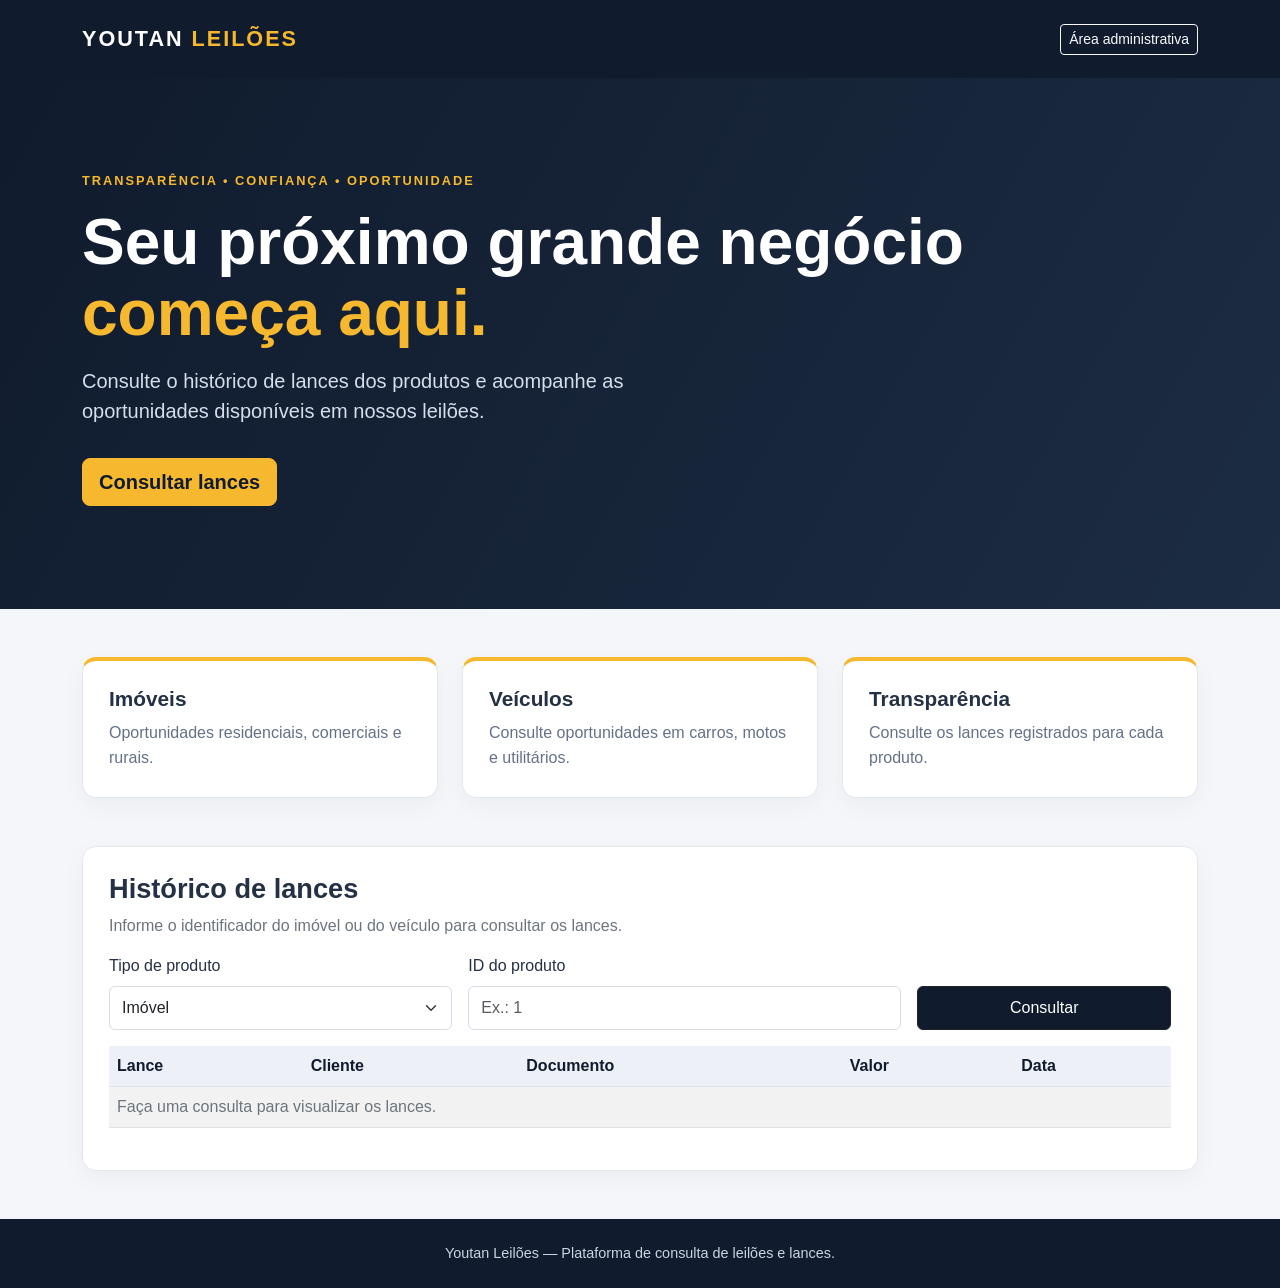
==== frontend/index.html @ e449a5f1 "Finaliza plataforma Youtan Leiloes com Docker e interface web" ====
<!DOCTYPE html>
<html lang="pt-BR">
<head>
    <meta charset="UTF-8">
    <meta name="viewport" content="width=device-width, initial-scale=1.0">
    <title>Youtan Leilões | Plataforma de Leilões</title>

    <link href="https://cdn.jsdelivr.net/npm/bootstrap@5.3.3/dist/css/bootstrap.min.css" rel="stylesheet">
    <link rel="stylesheet" href="style.css">
</head>
<body>
    <nav class="navbar navbar-expand-lg navbar-dark">
        <div class="container">
            <a class="navbar-brand fw-bold" href="#">YOUTAN <span>LEILÕES</span></a>
            <a class="btn btn-outline-light btn-sm" href="/admin/">Área administrativa</a>
        </div>
    </nav>

    <header class="hero">
        <div class="container py-5">
            <p class="eyebrow">TRANSPARÊNCIA • CONFIANÇA • OPORTUNIDADE</p>
            <h1>Seu próximo grande negócio<br><span>começa aqui.</span></h1>
            <p class="lead mt-3">
                Consulte o histórico de lances dos produtos e acompanhe
                as oportunidades disponíveis em nossos leilões.
            </p>
            <a href="#historico" class="btn btn-warning btn-lg mt-3">Consultar lances</a>
        </div>
    </header>

    <main class="container my-5">
        <section class="row g-4 mb-5">
            <div class="col-md-4">
                <article class="feature-card h-100">
                    <h2>Imóveis</h2>
                    <p>Oportunidades residenciais, comerciais e rurais.</p>
                </article>
            </div>
            <div class="col-md-4">
                <article class="feature-card h-100">
                    <h2>Veículos</h2>
                    <p>Consulte oportunidades em carros, motos e utilitários.</p>
                </article>
            </div>
            <div class="col-md-4">
                <article class="feature-card h-100">
                    <h2>Transparência</h2>
                    <p>Consulte os lances registrados para cada produto.</p>
                </article>
            </div>
        </section>

        <section id="historico" class="history-card">
            <h2>Histórico de lances</h2>
            <p class="text-secondary">
                Informe o identificador do imóvel ou do veículo para consultar os lances.
            </p>

            <form id="formHistorico" class="row g-3">
                <div class="col-md-4">
                    <label for="tipoProduto" class="form-label">Tipo de produto</label>
                    <select id="tipoProduto" class="form-select" required>
                        <option value="imovel_id">Imóvel</option>
                        <option value="veiculo_id">Veículo</option>
                    </select>
                </div>
                <div class="col-md-5">
                    <label for="produtoId" class="form-label">ID do produto</label>
                    <input id="produtoId" class="form-control" type="number" min="1"
                           placeholder="Ex.: 1" required>
                </div>
                <div class="col-md-3 d-flex align-items-end">
                    <button class="btn btn-dark w-100" type="submit">Consultar</button>
                </div>
            </form>

            <div id="mensagem" class="mt-3" role="status"></div>
            <div class="table-responsive mt-3">
                <table class="table table-striped align-middle">
                    <thead>
                        <tr>
                            <th>Lance</th>
                            <th>Cliente</th>
                            <th>Documento</th>
                            <th>Valor</th>
                            <th>Data</th>
                        </tr>
                    </thead>
                    <tbody id="resultadoLances">
                        <tr>
                            <td colspan="5" class="text-secondary">
                                Faça uma consulta para visualizar os lances.
                            </td>
                        </tr>
                    </tbody>
                </table>
            </div>
        </section>
    </main>

    <footer class="text-center py-4">
        <p class="mb-0">Youtan Leilões — Plataforma de consulta de leilões e lances.</p>
    </footer>

    <script src="https://code.jquery.com/jquery-3.7.1.min.js"></script>
    <script src="script.js"></script>
</body>
</html>
---- frontend/style.css ----
:root {
    --navy: #101b2d;
    --navy-light: #1c2c43;
    --gold: #f5b82e;
    --background: #f4f6f9;
    --text: #243044;
}

* {
    box-sizing: border-box;
}

body {
    margin: 0;
    background: var(--background);
    color: var(--text);
    font-family: Arial, Helvetica, sans-serif;
}

.navbar {
    background: var(--navy);
    padding: 18px 0;
}

.navbar-brand {
    letter-spacing: 2px;
    font-size: 1.35rem;
}

.navbar-brand span {
    color: var(--gold);
}

.hero {
    color: #fff;
    background: linear-gradient(120deg, var(--navy), var(--navy-light));
    padding: 45px 0 55px;
}

.eyebrow {
    color: var(--gold);
    font-size: 0.8rem;
    font-weight: 700;
    letter-spacing: 2px;
}

.hero h1 {
    font-size: clamp(2.2rem, 5vw, 4rem);
    font-weight: 800;
    line-height: 1.12;
}

.hero h1 span {
    color: var(--gold);
}

.hero .lead {
    max-width: 650px;
    color: #d5deea;
}

.btn-warning {
    background: var(--gold);
    border-color: var(--gold);
    color: var(--navy);
    font-weight: 700;
}

.btn-warning:hover {
    background: #e4a91e;
    border-color: #e4a91e;
    color: var(--navy);
}

.feature-card,
.history-card {
    background: #fff;
    border: 1px solid #e2e7ef;
    border-radius: 14px;
    padding: 26px;
    box-shadow: 0 8px 24px rgba(16, 27, 45, 0.04);
}

.feature-card {
    border-top: 4px solid var(--gold);
}

.feature-card h2 {
    font-size: 1.3rem;
    font-weight: 700;
}

.feature-card p {
    margin-bottom: 0;
    color: #647187;
    line-height: 1.6;
}

.history-card h2 {
    font-size: 1.7rem;
    font-weight: 750;
}

.form-control,
.form-select {
    min-height: 44px;
    border-color: #d7deea;
}

.btn-dark {
    min-height: 44px;
    background: var(--navy);
}

.table thead th {
    background: #edf1f7;
    color: var(--navy);
    white-space: nowrap;
}

footer {
    background: var(--navy);
    color: #cbd4e1;
    font-size: 0.9rem;
}

@media (max-width: 576px) {
    .hero {
        padding: 30px 0 40px;
    }

    .feature-card,
    .history-card {
        padding: 20px;
    }
}
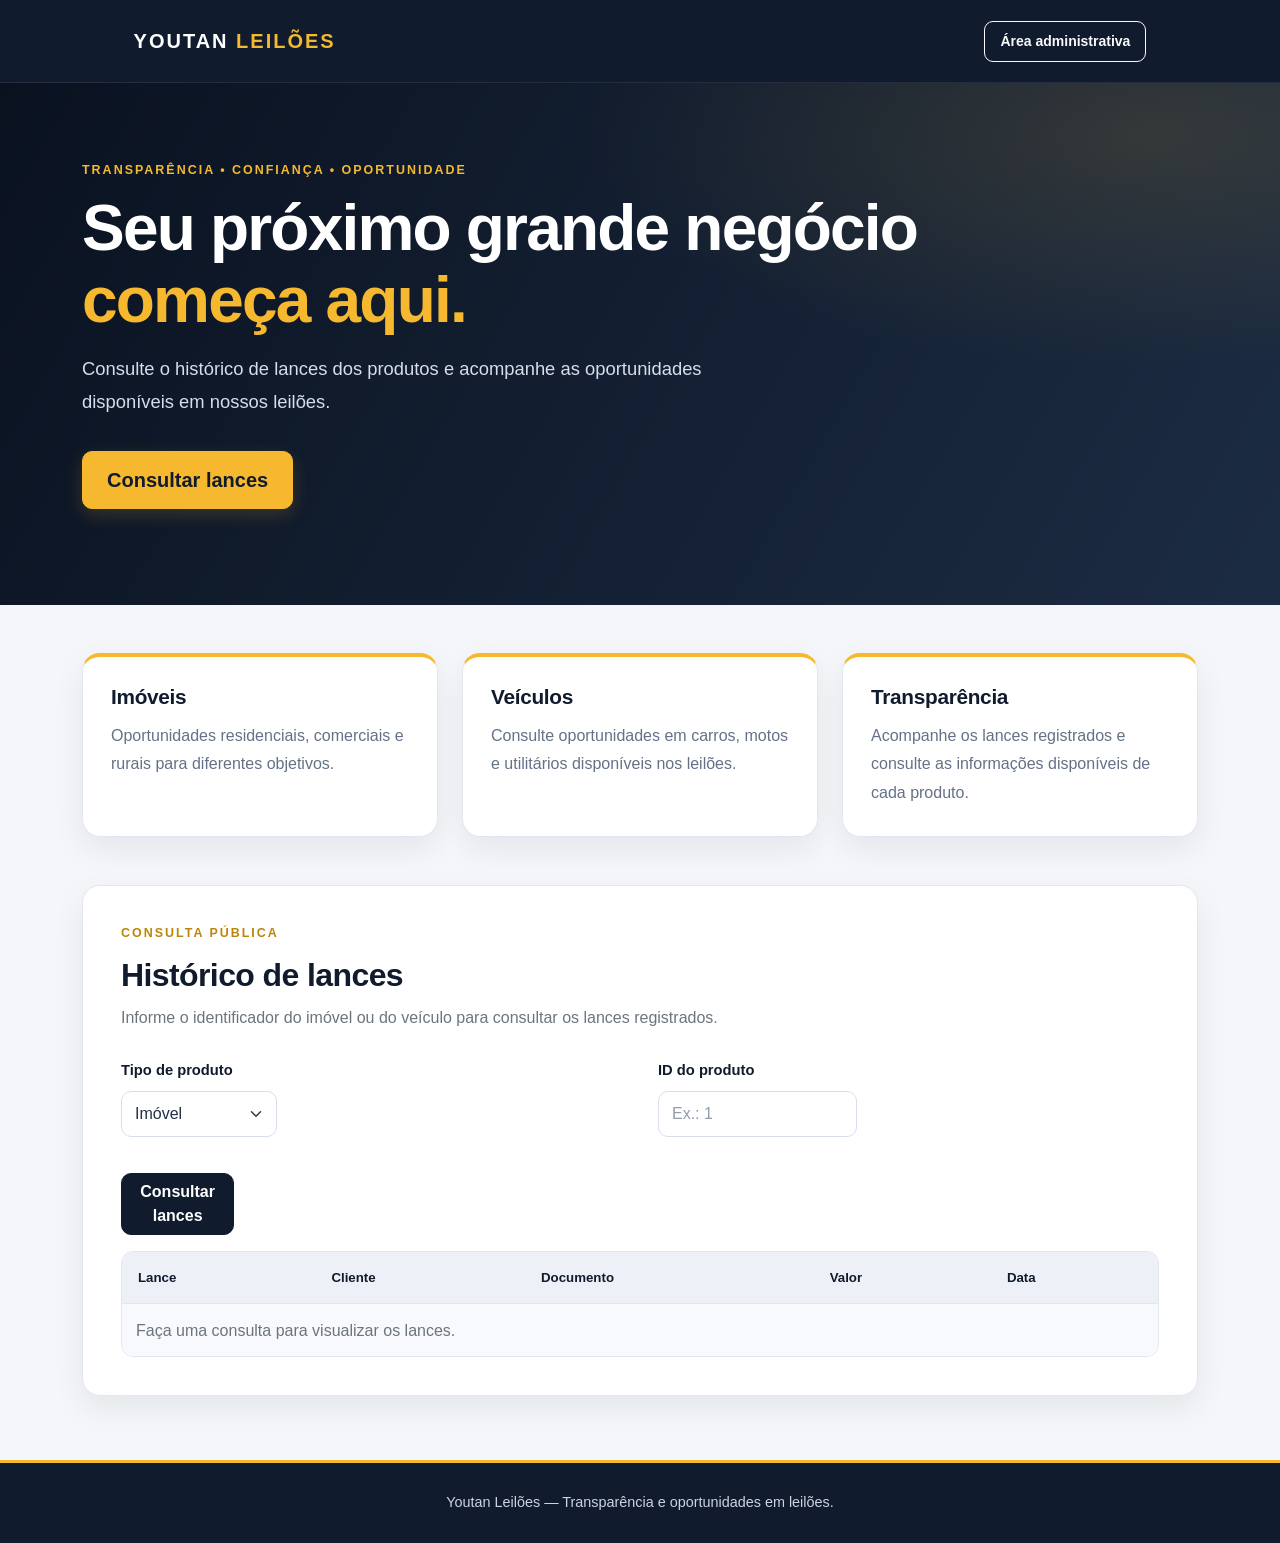
==== commit 01996a12: "feat: implementa leiloes, lances e historico" ====
--- a/frontend/index.html
+++ b/frontend/index.html
@@ -4,87 +4,138 @@
 <head>
     <meta charset="UTF-8">
     <meta name="viewport" content="width=device-width, initial-scale=1.0">
-    <title>Youtan Leilões | Plataforma de Leilões</title>
+    <meta name="theme-color" content="#101b2d">
+    <meta name="description" content="Consulte o histórico de lances e acompanhe oportunidades em leilões de imóveis e veículos na Youtan Leilões.">
 
+    <title>Youtan Leilões | Transparência e Oportunidades</title>
+
+    <link rel="preconnect" href="https://cdn.jsdelivr.net">
     <link href="https://cdn.jsdelivr.net/npm/bootstrap@5.3.3/dist/css/bootstrap.min.css" rel="stylesheet">
     <link rel="stylesheet" href="style.css">
 </head>
 <body>
     <nav class="navbar navbar-expand-lg navbar-dark">
         <div class="container">
-            <a class="navbar-brand fw-bold" href="#">YOUTAN <span>LEILÕES</span></a>
-            <a class="btn btn-outline-light btn-sm" href="/admin/">Área administrativa</a>
+            <a class="navbar-brand fw-bold" href="#" aria-label="Youtan Leilões - Página inicial">
+                YOUTAN <span>LEILÕES</span>
+            </a>
+            <a class="btn btn-outline-light btn-sm" href="/admin/">
+                Área administrativa
+            </a>
         </div>
     </nav>
 
     <header class="hero">
         <div class="container py-5">
             <p class="eyebrow">TRANSPARÊNCIA • CONFIANÇA • OPORTUNIDADE</p>
-            <h1>Seu próximo grande negócio<br><span>começa aqui.</span></h1>
+
+            <h1>
+                Seu próximo grande negócio
+                <br>
+                <span>começa aqui.</span>
+            </h1>
+
             <p class="lead mt-3">
                 Consulte o histórico de lances dos produtos e acompanhe
                 as oportunidades disponíveis em nossos leilões.
             </p>
-            <a href="#historico" class="btn btn-warning btn-lg mt-3">Consultar lances</a>
+
+            <a href="#historico" class="btn btn-warning btn-lg mt-3">
+                Consultar lances
+            </a>
         </div>
     </header>
 
     <main class="container my-5">
-        <section class="row g-4 mb-5">
+        <section class="row g-4 mb-5" aria-label="Nossos diferenciais">
             <div class="col-md-4">
                 <article class="feature-card h-100">
                     <h2>Imóveis</h2>
-                    <p>Oportunidades residenciais, comerciais e rurais.</p>
+                    <p>
+                        Oportunidades residenciais, comerciais e rurais
+                        para diferentes objetivos.
+                    </p>
                 </article>
             </div>
+
             <div class="col-md-4">
                 <article class="feature-card h-100">
                     <h2>Veículos</h2>
-                    <p>Consulte oportunidades em carros, motos e utilitários.</p>
+                    <p>
+                        Consulte oportunidades em carros, motos e
+                        utilitários disponíveis nos leilões.
+                    </p>
                 </article>
             </div>
+
             <div class="col-md-4">
                 <article class="feature-card h-100">
                     <h2>Transparência</h2>
-                    <p>Consulte os lances registrados para cada produto.</p>
+                    <p>
+                        Acompanhe os lances registrados e consulte
+                        as informações disponíveis de cada produto.
+                    </p>
                 </article>
             </div>
         </section>
 
-        <section id="historico" class="history-card">
-            <h2>Histórico de lances</h2>
-            <p class="text-secondary">
-                Informe o identificador do imóvel ou do veículo para consultar os lances.
-            </p>
+        <section id="historico" class="history-card" aria-labelledby="tituloHistorico">
+            <div class="mb-4">
+                <p class="eyebrow">CONSULTA PÚBLICA</p>
+                <h2 id="tituloHistorico">Histórico de lances</h2>
+                <p class="text-secondary mb-0">
+                    Informe o identificador do imóvel ou do veículo
+                    para consultar os lances registrados.
+                </p>
+            </div>
 
             <form id="formHistorico" class="row g-3">
                 <div class="col-md-4">
-                    <label for="tipoProduto" class="form-label">Tipo de produto</label>
+                    <label for="tipoProduto" class="form-label">
+                        Tipo de produto
+                    </label>
                     <select id="tipoProduto" class="form-select" required>
                         <option value="imovel_id">Imóvel</option>
                         <option value="veiculo_id">Veículo</option>
                     </select>
                 </div>
+
                 <div class="col-md-5">
-                    <label for="produtoId" class="form-label">ID do produto</label>
-                    <input id="produtoId" class="form-control" type="number" min="1"
-                           placeholder="Ex.: 1" required>
+                    <label for="produtoId" class="form-label">
+                        ID do produto
+                    </label>
+                    <input
+                        id="produtoId"
+                        class="form-control"
+                        type="number"
+                        min="1"
+                        step="1"
+                        placeholder="Ex.: 1"
+                        required
+                    >
                 </div>
+
                 <div class="col-md-3 d-flex align-items-end">
-                    <button class="btn btn-dark w-100" type="submit">Consultar</button>
+                    <button class="btn btn-dark w-100" type="submit">
+                        Consultar lances
+                    </button>
                 </div>
             </form>
 
-            <div id="mensagem" class="mt-3" role="status"></div>
+            <div id="mensagem" class="mt-3" role="status" aria-live="polite"></div>
+
             <div class="table-responsive mt-3">
                 <table class="table table-striped align-middle">
+                    <caption class="visually-hidden">
+                        Histórico de lances do produto consultado
+                    </caption>
                     <thead>
                         <tr>
-                            <th>Lance</th>
-                            <th>Cliente</th>
-                            <th>Documento</th>
-                            <th>Valor</th>
-                            <th>Data</th>
+                            <th scope="col">Lance</th>
+                            <th scope="col">Cliente</th>
+                            <th scope="col">Documento</th>
+                            <th scope="col">Valor</th>
+                            <th scope="col">Data</th>
                         </tr>
                     </thead>
                     <tbody id="resultadoLances">
@@ -100,7 +151,11 @@
     </main>
 
     <footer class="text-center py-4">
-        <p class="mb-0">Youtan Leilões — Plataforma de consulta de leilões e lances.</p>
+        <div class="container">
+            <p class="mb-0">
+                Youtan Leilões — Transparência e oportunidades em leilões.
+            </p>
+        </div>
     </footer>
 
     <script src="https://code.jquery.com/jquery-3.7.1.min.js"></script>
--- a/frontend/style.css
+++ b/frontend/style.css
@@ -2,53 +2,106 @@
 :root {
     --navy: #101b2d;
     --navy-light: #1c2c43;
+    --navy-deep: #0a1220;
     --gold: #f5b82e;
+    --gold-hover: #e4a91e;
     --background: #f4f6f9;
+    --surface: #ffffff;
     --text: #243044;
+    --muted: #647187;
+    --border: #e2e7ef;
+    --radius: 18px;
+    --shadow: 0 12px 32px rgba(16, 27, 45, 0.07);
 }
 
 * {
     box-sizing: border-box;
+}
+
+html {
+    scroll-behavior: smooth;
+    scroll-padding-top: 24px;
 }
 
 body {
     margin: 0;
     background: var(--background);
     color: var(--text);
-    font-family: Arial, Helvetica, sans-serif;
-}
+    font-family: Inter, "Segoe UI", Arial, Helvetica, sans-serif;
+    line-height: 1.6;
+    -webkit-font-smoothing: antialiased;
+}
+
+::selection {
+    background: var(--gold);
+    color: var(--navy);
+}
+
+/* Navegação */
 
 .navbar {
     background: var(--navy);
     padding: 18px 0;
+    border-bottom: 1px solid rgba(255, 255, 255, 0.08);
 }
 
 .navbar-brand {
     letter-spacing: 2px;
-    font-size: 1.35rem;
+    font-size: 1.25rem;
+    color: #fff;
 }
 
 .navbar-brand span {
     color: var(--gold);
 }
 
+.navbar .btn-outline-light {
+    border-radius: 9px;
+    padding: 9px 15px;
+    transition: background-color 0.2s ease, color 0.2s ease;
+}
+
+.navbar .btn-outline-light:hover {
+    background: #fff;
+    color: var(--navy);
+}
+
+/* Apresentação principal */
+
 .hero {
+    position: relative;
+    overflow: hidden;
     color: #fff;
-    background: linear-gradient(120deg, var(--navy), var(--navy-light));
-    padding: 45px 0 55px;
+    background:
+        radial-gradient(ellipse at 90% 10%, rgba(245, 184, 46, 0.13), transparent 35%),
+        linear-gradient(120deg, var(--navy-deep), var(--navy-light));
+    padding: 30px 0 48px;
+}
+
+.hero .container {
+    position: relative;
+    z-index: 1;
 }
 
 .eyebrow {
+    color: #bd850b;
+    font-size: 0.78rem;
+    font-weight: 800;
+    letter-spacing: 2px;
+    margin-bottom: 12px;
+}
+
+.hero .eyebrow {
     color: var(--gold);
-    font-size: 0.8rem;
-    font-weight: 700;
-    letter-spacing: 2px;
 }
 
 .hero h1 {
-    font-size: clamp(2.2rem, 5vw, 4rem);
+    max-width: 900px;
+    font-size: clamp(2.2rem, 5vw, 4.3rem);
     font-weight: 800;
+    letter-spacing: -1.8px;
     line-height: 1.12;
+    margin-bottom: 0;
 }
 
 .hero h1 span {
@@ -58,80 +111,580 @@
 .hero .lead {
     max-width: 650px;
     color: #d5deea;
+    font-size: clamp(1rem, 2vw, 1.15rem);
+    line-height: 1.8;
+}
+
+/* Botões */
+
+.btn {
+    font-weight: 700;
+    border-radius: 10px;
+    transition: transform 0.2s ease, box-shadow 0.2s ease,
+        background-color 0.2s ease;
+}
+
+.btn:hover {
+    transform: translateY(-1px);
 }
 
 .btn-warning {
     background: var(--gold);
     border-color: var(--gold);
     color: var(--navy);
-    font-weight: 700;
+    box-shadow: 0 6px 18px rgba(245, 184, 46, 0.18);
 }
 
 .btn-warning:hover {
-    background: #e4a91e;
-    border-color: #e4a91e;
-    color: var(--navy);
-}
+    background: var(--gold-hover);
+    border-color: var(--gold-hover);
+    color: var(--navy);
+    box-shadow: 0 8px 22px rgba(245, 184, 46, 0.25);
+}
+
+.hero .btn {
+    padding: 13px 24px;
+}
+
+.btn-dark {
+    min-height: 46px;
+    background: var(--navy);
+    border-color: var(--navy);
+}
+
+.btn-dark:hover {
+    background: var(--navy-light);
+    border-color: var(--navy-light);
+}
+
+/* Cartões de diferenciais */
 
 .feature-card,
 .history-card {
-    background: #fff;
-    border: 1px solid #e2e7ef;
-    border-radius: 14px;
-    padding: 26px;
-    box-shadow: 0 8px 24px rgba(16, 27, 45, 0.04);
+    background: var(--surface);
+    border: 1px solid var(--border);
+    border-radius: var(--radius);
+    padding: 28px;
+    box-shadow: var(--shadow);
 }
 
 .feature-card {
+    position: relative;
+    overflow: hidden;
     border-top: 4px solid var(--gold);
+    transition: transform 0.25s ease, box-shadow 0.25s ease;
+}
+
+.feature-card:hover {
+    transform: translateY(-4px);
+    box-shadow: 0 18px 38px rgba(16, 27, 45, 0.1);
 }
 
 .feature-card h2 {
     font-size: 1.3rem;
-    font-weight: 700;
+    font-weight: 750;
+    letter-spacing: -0.3px;
+    margin-bottom: 12px;
+    color: var(--navy);
 }
 
 .feature-card p {
     margin-bottom: 0;
-    color: #647187;
-    line-height: 1.6;
+    color: var(--muted);
+    line-height: 1.8;
+}
+
+/* Histórico de lances */
+
+.history-card {
+    padding: clamp(22px, 4vw, 38px);
 }
 
 .history-card h2 {
-    font-size: 1.7rem;
-    font-weight: 750;
+    color: var(--navy);
+    font-size: clamp(1.5rem, 3vw, 2rem);
+    font-weight: 800;
+    letter-spacing: -0.6px;
+    margin-bottom: 10px;
+}
+
+.history-card > div:first-child > p.text-secondary {
+    line-height: 1.8;
+}
+
+.form-label {
+    color: var(--navy);
+    font-size: 0.92rem;
+    font-weight: 700;
+    margin-bottom: 8px;
 }
 
 .form-control,
 .form-select {
-    min-height: 44px;
-    border-color: #d7deea;
-}
-
-.btn-dark {
-    min-height: 44px;
-    background: var(--navy);
+    min-height: 46px;
+    color: var(--text);
+    background-color: #fff;
+    border: 1px solid #d7deea;
+    border-radius: 10px;
+    padding: 10px 13px;
+}
+
+.form-control::placeholder {
+    color: #929daf;
+}
+
+.form-control:focus,
+.form-select:focus {
+    border-color: var(--gold);
+    box-shadow: 0 0 0 0.22rem rgba(245, 184, 46, 0.18);
+}
+
+#mensagem {
+    overflow-wrap: anywhere;
+}
+
+/* Tabela */
+
+.table-responsive {
+    border: 1px solid var(--border);
+    border-radius: 12px;
+    background: #fff;
+}
+
+.table {
+    margin-bottom: 0;
+    --bs-table-bg: transparent;
+    --bs-table-striped-bg: #f8f9fc;
+    --bs-table-hover-bg: #fff9e9;
 }
 
 .table thead th {
     background: #edf1f7;
     color: var(--navy);
+    font-size: 0.83rem;
+    font-weight: 800;
     white-space: nowrap;
-}
+    padding: 15px 16px;
+    border-bottom: 1px solid var(--border);
+}
+
+.table tbody td {
+    padding: 14px 16px;
+    color: var(--text);
+    border-color: #edf0f5;
+}
+
+.table tbody tr:last-child td {
+    border-bottom: 0;
+}
+
+/* Rodapé */
 
 footer {
+    margin-top: 64px;
     background: var(--navy);
     color: #cbd4e1;
     font-size: 0.9rem;
+    border-top: 3px solid var(--gold);
+}
+
+footer .container {
+    padding-top: 4px;
+    padding-bottom: 4px;
+}
+
+/* Acessibilidade */
+
+a:focus-visible,
+button:focus-visible {
+    outline: 3px solid var(--gold);
+    outline-offset: 3px;
+}
+
+/* Responsividade */
+
+@media (max-width: 767px) {
+    .hero {
+        padding: 12px 0 28px;
+    }
+
+    .hero h1 {
+        letter-spacing: -1px;
+    }
+
+    .feature-card {
+        padding: 23px;
+    }
+
+    .history-card {
+        padding: 22px 18px;
+    }
+
+    .table thead th,
+    .table tbody td {
+        padding: 12px;
+    }
+
+    footer {
+        margin-top: 42px;
+    }
 }
 
 @media (max-width: 576px) {
-    .hero {
-        padding: 30px 0 40px;
-    }
-
-    .feature-card,
-    .history-card {
-        padding: 20px;
-    }
-}
+    .navbar {
+        padding: 14px 0;
+    }
+
+    .navbar-brand {
+        font-size: 1.05rem;
+        letter-spacing: 1px;
+    }
+
+    .navbar .btn-outline-light {
+        font-size: 0.75rem;
+        padding: 8px 10px;
+    }
+
+    .hero h1 {
+        font-size: 2.15rem;
+    }
+
+    .hero .lead {
+        font-size: 1rem;
+    }
+
+    .hero .btn {
+        width: 100%;
+    }
+}
+
+@media (prefers-reduced-motion: reduce) {
+    *,
+    *::before,
+    *::after {
+        scroll-behavior: auto !important;
+        transition-duration: 0.01ms !important;
+        animation-duration: 0.01ms !important;
+    }
+}
+
+
+/* ===== Navegação das páginas ===== */
+
+.navbar {
+    display: flex;
+    align-items: center;
+    justify-content: space-between;
+    gap: 24px;
+    padding: 20px max(5%, calc((100% - 1200px) / 2));
+}
+
+.logo {
+    color: #fff;
+    text-decoration: none;
+    font-size: clamp(1.5rem, 3vw, 2rem);
+    font-weight: 900;
+    letter-spacing: 2px;
+    white-space: nowrap;
+}
+
+.logo span {
+    color: var(--gold);
+}
+
+.nav-links {
+    display: flex;
+    align-items: center;
+    flex-wrap: wrap;
+    gap: 22px;
+}
+
+.nav-links a {
+    color: #fff;
+    text-decoration: none;
+    font-weight: 600;
+    transition: color 0.2s ease;
+}
+
+.nav-links a:hover,
+.nav-links a[aria-current="page"] {
+    color: var(--gold);
+}
+
+/* ===== Conteúdo geral ===== */
+
+.container {
+    width: min(1200px, 90%);
+    margin-inline: auto;
+}
+
+.page-heading {
+    padding: 56px 0 28px;
+}
+
+.page-heading h1 {
+    color: var(--navy);
+    font-size: clamp(2rem, 4vw, 3rem);
+    font-weight: 850;
+    line-height: 1.2;
+    margin: 0 0 14px;
+}
+
+.page-heading > p:last-child {
+    color: var(--muted);
+    max-width: 700px;
+}
+
+/* ===== Lista de leilões ===== */
+
+#listaLeiloes {
+    display: grid;
+    gap: 30px;
+    margin: 24px 0 48px;
+}
+
+.leilao-card,
+.historico-section {
+    min-width: 0;
+    background: var(--surface);
+    border: 1px solid var(--border);
+    border-radius: var(--radius);
+    padding: clamp(20px, 4vw, 36px);
+    box-shadow: var(--shadow);
+}
+
+.leilao-card {
+    border-top: 4px solid var(--gold);
+}
+
+.leilao-cabecalho h2 {
+    color: var(--navy);
+    font-size: clamp(1.4rem, 3vw, 2rem);
+    margin: 0 0 10px;
+}
+
+.leilao-cabecalho > p:last-child,
+.leilao-informacoes p {
+    color: var(--muted);
+}
+
+.leilao-informacoes {
+    display: grid;
+    grid-template-columns: repeat(2, minmax(0, 1fr));
+    gap: 4px 24px;
+    padding: 20px 0;
+    border-top: 1px solid var(--border);
+    border-bottom: 1px solid var(--border);
+    overflow-wrap: anywhere;
+}
+
+.leilao-informacoes p {
+    margin: 4px 0;
+}
+
+.leilao-informacoes strong {
+    color: var(--navy);
+}
+
+.secao-produtos {
+    color: var(--navy);
+    margin: 28px 0 14px;
+    font-size: 1.25rem;
+}
+
+.produtos-grid {
+    display: grid;
+    grid-template-columns: repeat(auto-fit, minmax(min(100%, 250px), 1fr));
+    gap: 18px;
+}
+
+.produto-card {
+    min-width: 0;
+    padding: 22px;
+    border: 1px solid var(--border);
+    border-radius: 14px;
+    background: #fff;
+    overflow-wrap: anywhere;
+    transition: transform 0.2s ease, box-shadow 0.2s ease;
+}
+
+.produto-card:hover {
+    transform: translateY(-3px);
+    box-shadow: var(--shadow);
+}
+
+.produto-card h3 {
+    color: var(--navy);
+    font-size: 1.15rem;
+    margin: 0 0 12px;
+}
+
+.produto-card > p:not(.eyebrow) {
+    color: var(--muted);
+    font-size: 0.94rem;
+}
+
+.produto-card .produto-valor {
+    padding-top: 12px;
+    border-top: 1px solid var(--border);
+}
+
+.produto-valor strong {
+    color: var(--navy);
+    font-size: 1.15rem;
+}
+
+.produto-card .produto-identificador {
+    font-size: 0.82rem;
+}
+
+.btn-lance {
+    display: inline-block;
+    padding: 11px 17px;
+    border: 0;
+    border-radius: 9px;
+    background: var(--gold);
+    color: var(--navy);
+    font: inherit;
+    font-weight: 800;
+    text-align: center;
+    text-decoration: none;
+    cursor: pointer;
+    transition: background-color 0.2s ease, transform 0.2s ease;
+}
+
+.btn-lance:hover {
+    background: var(--gold-hover);
+    color: var(--navy);
+    transform: translateY(-1px);
+}
+
+/* ===== Formulário do histórico ===== */
+
+#formHistorico {
+    display: grid;
+    grid-template-columns: repeat(2, minmax(0, 1fr));
+    align-items: end;
+    gap: 20px;
+}
+
+.form-group {
+    display: flex;
+    flex-direction: column;
+    gap: 7px;
+    min-width: 0;
+}
+
+.form-group label {
+    color: var(--navy);
+    font-weight: 700;
+}
+
+.form-group input,
+.form-group select {
+    width: 100%;
+    min-height: 48px;
+    padding: 11px 13px;
+    border: 1px solid #d7deea;
+    border-radius: 10px;
+    background: #fff;
+    color: var(--text);
+    font: inherit;
+}
+
+.form-group input:focus,
+.form-group select:focus {
+    outline: 2px solid rgba(245, 184, 46, 0.45);
+    border-color: var(--gold);
+}
+
+#formHistorico button {
+    justify-self: start;
+}
+
+#mensagemLeiloes,
+#mensagem {
+    overflow-wrap: anywhere;
+    color: var(--muted);
+}
+
+.tabela-container {
+    width: 100%;
+    margin-top: 24px;
+    overflow-x: auto;
+    border: 1px solid var(--border);
+    border-radius: 12px;
+    background: #fff;
+}
+
+#resultadoLances {
+    width: 100%;
+    border-collapse: collapse;
+    text-align: left;
+}
+
+#resultadoLances th {
+    padding: 14px;
+    background: var(--navy);
+    color: #fff;
+    font-size: 0.85rem;
+    white-space: nowrap;
+}
+
+#resultadoLances td {
+    padding: 14px;
+    border-top: 1px solid var(--border);
+    overflow-wrap: anywhere;
+}
+
+#resultadoLances tbody tr:nth-child(even) {
+    background: #f8f9fc;
+}
+
+/* ===== Rodapé ===== */
+
+footer {
+    padding: 20px 5%;
+    text-align: center;
+}
+
+footer p {
+    margin: 0;
+}
+
+/* ===== Responsividade ===== */
+
+@media (max-width: 760px) {
+    .navbar {
+        align-items: flex-start;
+        flex-direction: column;
+        gap: 14px;
+    }
+
+    .nav-links {
+        gap: 12px 18px;
+    }
+
+    .page-heading {
+        padding-top: 36px;
+    }
+
+    .leilao-informacoes {
+        grid-template-columns: 1fr;
+    }
+
+    #formHistorico {
+        grid-template-columns: 1fr;
+    }
+
+    #formHistorico button {
+        width: 100%;
+    }
+}
+
+@media (prefers-reduced-motion: reduce) {
+    .produto-card:hover,
+    .btn-lance:hover {
+        transform: none;
+    }
+}
